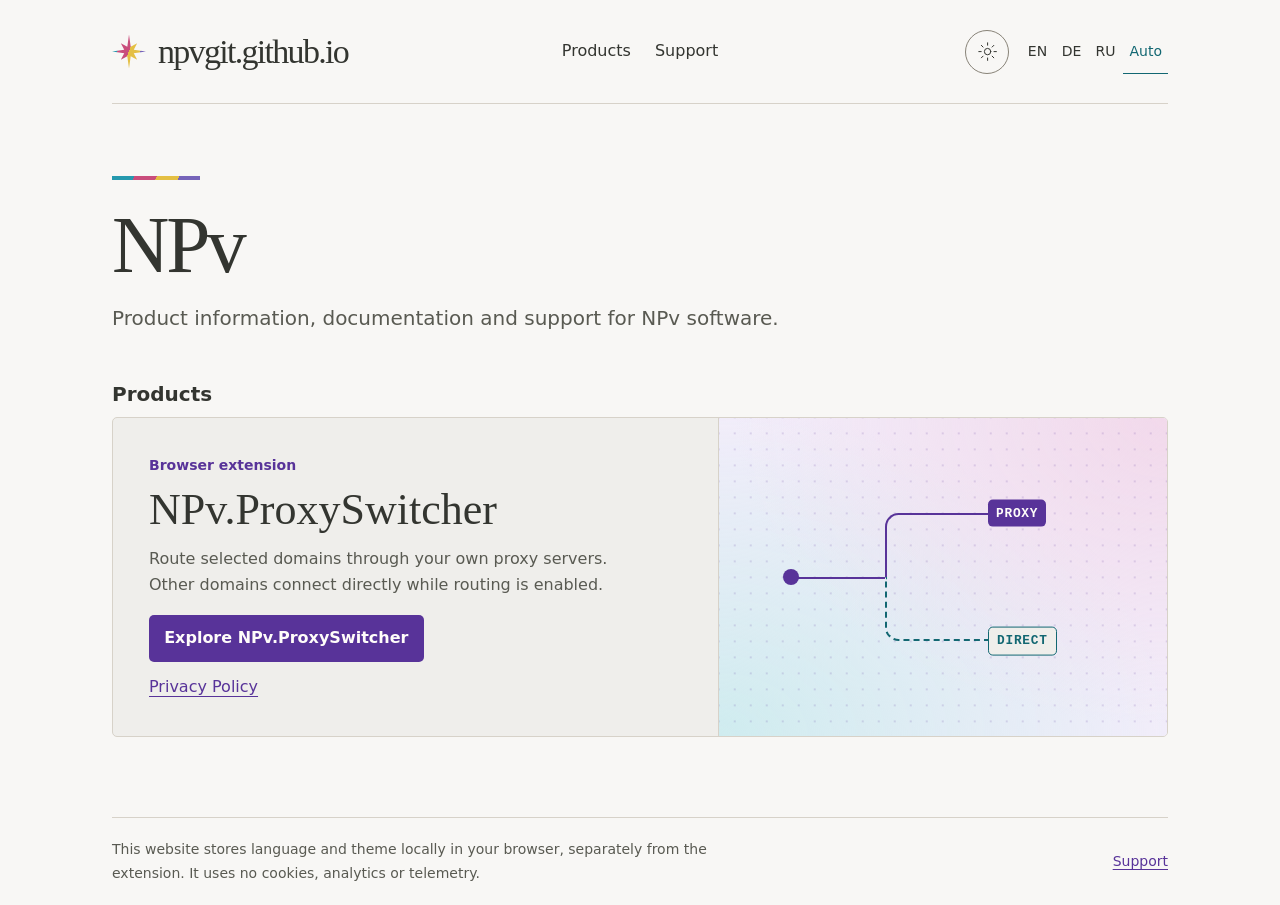
==== index.html @ 4e2649e8 "..." ====
<!doctype html>
<html lang="en">
<head>
  <meta charset="utf-8">
  <meta name="viewport" content="width=device-width, initial-scale=1">
  <meta name="description" content="Explore NPv products, documentation, privacy policies and support.">
  <title>npvgit.github.io</title>
  <link rel="stylesheet" href="styles.css">
  <script src="site.js" defer></script>
</head>
<body>
  <a class="skip" href="#content" data-label="skip">Skip to content</a>
  <div class="shell">
    <header class="site-header">
      <a class="brand" href="index.html">npvgit.github.io</a>
      <nav class="site-nav" aria-label="Main navigation" data-aria-label="mainNav">
        <a href="#products" data-label="products">Products</a>
        <a href="support.html" data-label="support">Support</a>
      </nav>
      <div class="controls">
        <button class="theme-toggle" type="button" aria-label="Theme: System">
          <svg aria-hidden="true" viewBox="0 0 24 24">
            <circle cx="12" cy="12" r="4" />
            <path d="M12 1v3m0 16v3M1 12h3m16 0h3M4.2 4.2l2.1 2.1m11.4 11.4 2.1 2.1M4.2 19.8l2.1-2.1M17.7 6.3l2.1-2.1" />
          </svg>
        </button>
        <div class="language-switch" role="group" aria-label="Language" data-aria-label="language">
          <button type="button" data-locale="en" aria-label="English" lang="en" aria-pressed="false">EN</button>
          <button type="button" data-locale="de" aria-label="Deutsch" lang="de" aria-pressed="false">DE</button>
          <button type="button" data-locale="ru" aria-label="Русский" lang="ru" aria-pressed="false">RU</button>
          <button type="button" data-locale="system" data-label="auto" data-aria-label="systemLanguage" aria-label="System language" aria-pressed="true">Auto</button>
        </div>
      </div>
    </header>
    <main id="content" tabindex="-1">
      <section class="hero">
        <h1>NPv</h1>
        <p class="intro" data-label="homeIntro">Product information, documentation and support for NPv software.</p>
      </section>
      <section id="products" aria-labelledby="products-heading">
        <h2 id="products-heading" data-label="products">Products</h2>
        <div class="product-card">
          <div class="product-summary">
            <p class="category" data-label="extension">Browser extension</p>
            <h3>NPv.ProxySwitcher</h3>
            <p data-label="productIntro">Route selected domains through your own proxy servers. Other domains connect directly while routing is enabled.</p>
            <a class="button" href="products/proxy-switcher/"><span data-label="viewProduct">Explore</span> NPv.ProxySwitcher</a>
            <a class="policy-link" href="products/proxy-switcher/privacy.html" data-label="privacy">Privacy Policy</a>
          </div>
          <div class="route-diagram" aria-hidden="true">
            <div class="route-trunk"></div>
            <div class="route-branch"></div>
            <div class="route-branch route-direct"></div>
            <div class="route-origin"></div>
            <div class="route-node route-proxy">PROXY</div>
            <div class="route-node route-destination">DIRECT</div>
          </div>
        </div>
      </section>
    </main>
    <footer>
      <p data-label="local">This website stores language and theme locally in your browser, separately from the extension. It uses no cookies, analytics or telemetry.</p>
      <a href="support.html" data-label="support">Support</a>
    </footer>
  </div>
</body>
</html>
---- styles.css ----
:root {
  color-scheme: light;
  --bg: light-dark(#f8f7f5, #111313);
  --card: light-dark(#efeeeb, #1c1e1e);
  --text: light-dark(#333530, #deddd7);
  --muted: light-dark(#595a52, #bdbbb2);
  --line: light-dark(#d7d2c9, #423e39);
  --control-line: light-dark(#888378, #918b80);
  --accent: light-dark(#583399, #c9b4ff);
  --accent-hover: light-dark(#462375, #dccdff);
  --on-accent: light-dark(#fffdfa, #261843);
  --teal: light-dark(#126772, #7adbe4);
  --wash: light-dark(#f2edfa, #241e34);
  --wash-teal: light-dark(#cfecef, #173e46);
  --wash-pink: light-dark(#f2d9eb, #3b2747);
  --grid: light-dark(#58339928, #c9b4ff30);
  --print-colors: linear-gradient(110deg, #2699ae 0 25%, #c94d7c 25% 50%, #e4bf43 50% 75%, #7664b9 75%);
  --serif: Georgia, serif;
  font: 100%/1.65 system-ui, sans-serif;
}

@media (prefers-color-scheme: dark) {
  :root:not([data-theme="light"]) {
    color-scheme: dark;
  }
}

:root[data-theme="dark"] {
  color-scheme: dark;
}

* { box-sizing: border-box; }
[hidden] { display: none !important; }

body {
  margin: 0;
  background: var(--bg);
  color: var(--text);
}

.shell {
  width: min(72rem, 100%);
  min-height: 100vh;
  margin-inline: auto;
  padding-inline: clamp(1rem, 5vw, 3rem);
  display: flex;
  flex-direction: column;
}

.site-nav, .product-nav, .controls, footer {
  display: flex;
  align-items: center;
  flex-wrap: wrap;
}

.site-header {
  display: grid;
  grid-template-columns: minmax(0, 1fr) auto minmax(0, 1fr);
  align-items: center;
  min-height: 6.5rem;
  gap: 0.5rem 1.5rem;
  padding-block: 0.75rem;
  border-bottom: 1px solid var(--line);
}

.site-nav, .product-nav { gap: 0.25rem 1.5rem; }
.product-nav { margin-block: 1.25rem 0; }
.site-nav a, .product-nav a { padding-block: 0.5rem; }

a {
  color: var(--accent);
  overflow-wrap: anywhere;
  text-underline-offset: 0.24em;
}

a:hover { text-decoration-thickness: 2px; }
.site-nav a, .product-nav a:not([aria-current]) {
  color: var(--text);
  text-decoration: none;
}

.site-nav a:hover, .site-nav a[aria-current], .product-nav a:hover { text-decoration: underline; }
a[aria-current="page"] { font-weight: 700; }

.brand {
  display: inline-flex;
  align-items: center;
  justify-self: start;
  gap: 0.75rem;
  color: var(--text);
  font: clamp(1.5rem, 3.15vw, 2.125rem)/1.1 var(--serif);
  letter-spacing: -0.05em;
  text-decoration: none;
}

.brand::before {
  content: "";
  width: clamp(1.35rem, 2.9vw, 2.125rem);
  aspect-ratio: 1;
  flex: none;
  background: var(--print-colors);
  clip-path: polygon(50% 0, 55% 36%, 74% 26%, 64% 45%, 100% 50%, 64% 55%, 74% 74%, 55% 64%, 50% 100%, 45% 64%, 26% 74%, 36% 55%, 0 50%, 36% 45%, 26% 26%, 45% 36%);
}

.controls {
  justify-self: end;
  gap: 0.25rem 0.75rem;
}

.controls button {
  color: var(--text);
  background: transparent;
  cursor: pointer;
}

.theme-toggle {
  display: grid;
  place-items: center;
  width: 2.75rem;
  height: 2.75rem;
  padding: 0;
  border: 1px solid var(--control-line);
  border-radius: 50%;
}

.theme-toggle:hover { background: var(--card); }
.theme-toggle svg {
  width: 1.2rem;
  height: 1.2rem;
  fill: none;
  stroke: currentColor;
  stroke-width: 1.25;
  stroke-linecap: round;
}

.language-switch { display: flex; gap: 0.125rem; }
.language-switch button {
  min-width: 2rem;
  min-height: 2.75rem;
  padding: 0.375rem;
  border: 0;
  border-bottom: 1px solid transparent;
  font: 500 0.875rem/1 system-ui, sans-serif;
}

.language-switch button:hover, .language-switch button[aria-pressed="true"] {
  border-bottom-color: currentColor;
}

.language-switch button[aria-pressed="true"] {
  color: var(--teal);
}

main { flex: 1; }
.hero { padding-block: clamp(2rem, 6vw, 4.5rem) clamp(1.5rem, 5vw, 3rem); }
.hero::before {
  content: "";
  display: block;
  width: 5.5rem;
  height: 0.25rem;
  background: var(--print-colors);
  margin-bottom: 1.25rem;
}

h1, h2, h3 { line-height: 1.14; margin: 0 0 0.7rem; overflow-wrap: anywhere; }
h1, h3 { font-family: var(--serif); }
h1 { font-size: clamp(2.5rem, 6.2vw, 5.1rem); font-weight: 400; letter-spacing: -0.04em; }
h2 { font-size: 1.25rem; }
h3 { font-size: clamp(1.75rem, 4vw, 2.75rem); font-weight: 400; }
p { margin: 0 0 1rem; }
p:last-child { margin-bottom: 0; }
.intro { max-width: 54ch; color: var(--muted); font-size: clamp(1.0625rem, 2.4vw, 1.25rem); }

#products { scroll-margin-top: 1rem; }
.card, .product-card {
  border: 1px solid var(--line);
  border-radius: 0.3125rem;
  background: var(--card);
}

.product-card { display: grid; grid-template-columns: 1.35fr 1fr; overflow: hidden; }
.product-summary, .card { padding: clamp(1.1rem, 4vw, 2.25rem); }
.product-summary > p:not(.category) { max-width: 46ch; color: var(--muted); }
.category { color: var(--accent); font-size: 0.875rem; font-weight: 650; margin-bottom: 0.5rem; }

.button {
  display: inline-block;
  max-width: 100%;
  padding: 0.65rem 0.95rem;
  border-radius: 0.3125rem;
  background: var(--accent);
  color: var(--on-accent);
  text-decoration: none;
  font-weight: 650;
}

.button:hover { background: var(--accent-hover); }
.policy-link { display: block; width: fit-content; margin-top: 0.75rem; }

.route-diagram {
  position: relative;
  min-height: 11rem;
  background:
    radial-gradient(circle, var(--grid) 1.25px, transparent 1.5px) center / 1rem 1rem,
    radial-gradient(ellipse at top right, var(--wash-pink), transparent 68%),
    radial-gradient(ellipse at bottom left, var(--wash-teal), transparent 72%),
    var(--wash);
  border-inline-start: 1px solid var(--line);
}

.route-diagram > div { position: absolute; }
.route-trunk, .route-branch { color: var(--accent); }
.route-trunk { top: 50%; left: 16%; width: 21%; border-top: 2px solid; }
.route-branch { top: 30%; left: 37%; width: 24%; height: 20%; border: 2px solid; border-width: 2px 0 0 2px; border-radius: 0.85rem 0 0; }
.route-direct { top: 50%; color: var(--teal); border-width: 0 0 2px 2px; border-radius: 0 0 0 0.85rem; border-style: dashed; }
.route-origin { top: 50%; left: 16%; width: 1rem; height: 1rem; translate: -50% -50%; border-radius: 50%; background: var(--accent); }
.route-node { left: 60%; translate: 0 -50%; padding: 0.28rem 0.5rem; border-radius: 0.3rem; font: 650 0.8rem/1.4 ui-monospace, monospace; letter-spacing: 0.06em; }
.route-proxy { top: 30%; background: var(--accent); color: var(--on-accent); }
.route-destination { top: 70%; border: 1px solid var(--teal); background: var(--card); color: var(--teal); }

article, .contact { max-width: 54rem; }
article .card + .card { margin-top: 1rem; }
.policy { margin-top: 1.25rem; overflow-wrap: anywhere; }
.policy h1 { font-size: clamp(2rem, 4.5vw, 3.6rem); }
.policy h2 { margin-top: 1.6rem; }
ul { padding-inline-start: 1.4rem; margin-block: 0; }
li + li { margin-top: 0.45rem; }

footer {
  justify-content: space-between;
  gap: 0.5rem 1.5rem;
  margin-top: clamp(2.5rem, 7vw, 5rem);
  padding-block: 1.25rem;
  border-top: 1px solid var(--line);
  color: var(--muted);
  font-size: 0.875rem;
}

footer p { margin: 0; max-width: 75ch; }
:focus-visible { outline: 3px solid var(--accent); outline-offset: 3px; }
.skip { position: absolute; top: 0.5rem; left: 1rem; transform: translateY(-150%); padding: 0.5rem; background: var(--card); z-index: 2; }
.skip:focus { transform: none; }

@media (max-width: 55rem) {
  .site-header { grid-template-columns: minmax(0, 1fr) auto; min-height: auto; }
  .brand { grid-column: 1 / -1; }
}

@media (max-width: 45rem) {
  .product-card { grid-template-columns: 1fr; }
  .route-diagram { border-inline-start: 0; border-top: 1px solid var(--line); }
}

@media (max-width: 32rem) {
  .site-header { grid-template-columns: minmax(0, 1fr); }
  .controls { justify-self: start; }
}

@media (forced-colors: active) {
  .brand::before { forced-color-adjust: none; background: CanvasText; }
  .button { border: 1px solid LinkText; }
}
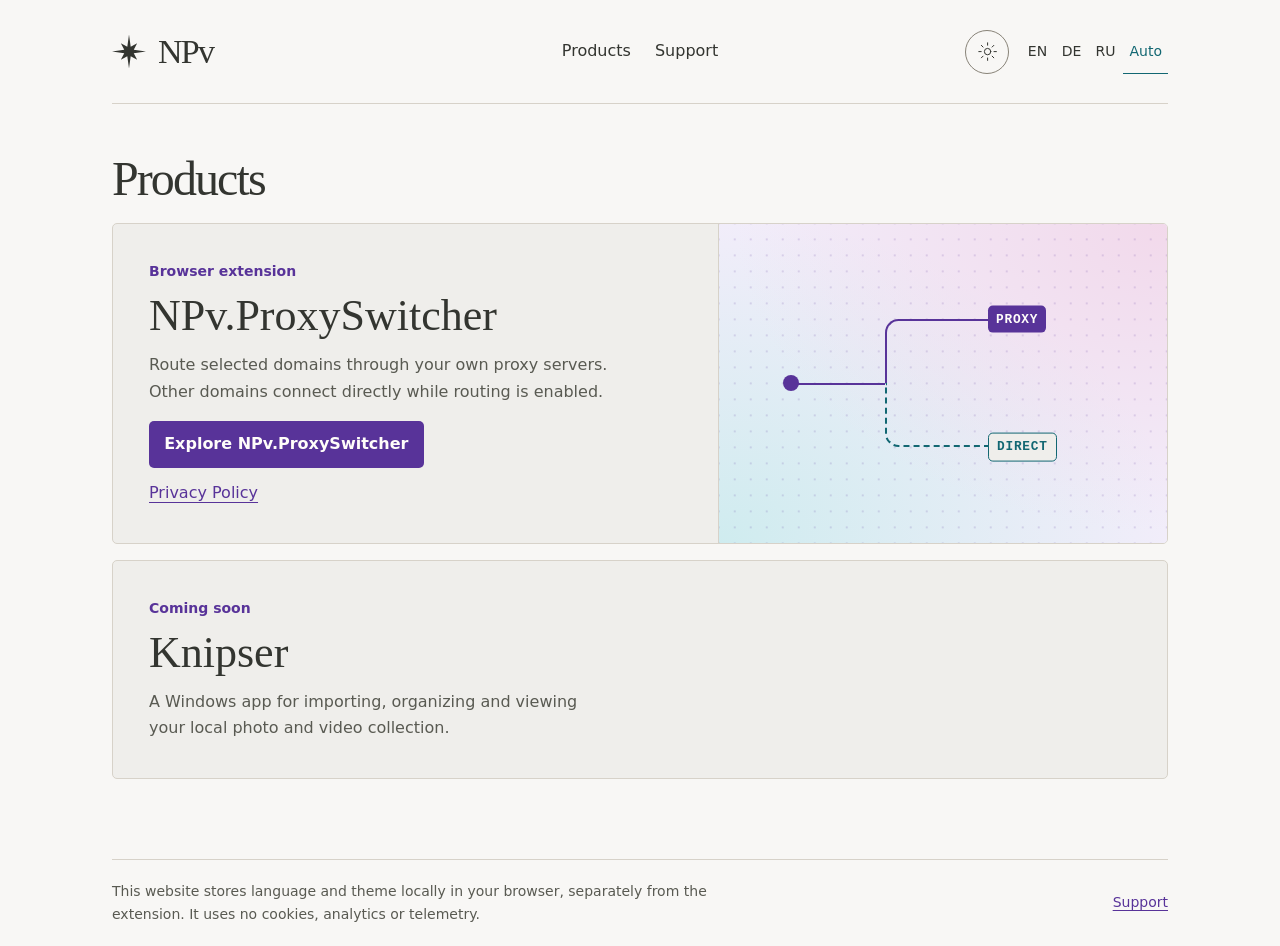
==== commit 288547c1: "..." ====
--- a/index.html
+++ b/index.html
@@ -4,7 +4,7 @@
   <meta charset="utf-8">
   <meta name="viewport" content="width=device-width, initial-scale=1">
   <meta name="description" content="Explore NPv products, documentation, privacy policies and support.">
-  <title>npvgit.github.io</title>
+  <title>NPv</title>
   <link rel="stylesheet" href="styles.css">
   <script src="site.js" defer></script>
 </head>
@@ -12,7 +12,7 @@
   <a class="skip" href="#content" data-label="skip">Skip to content</a>
   <div class="shell">
     <header class="site-header">
-      <a class="brand" href="index.html">npvgit.github.io</a>
+      <a class="brand" href="index.html">NPv</a>
       <nav class="site-nav" aria-label="Main navigation" data-aria-label="mainNav">
         <a href="#products" data-label="products">Products</a>
         <a href="support.html" data-label="support">Support</a>
@@ -33,16 +33,12 @@
       </div>
     </header>
     <main id="content" tabindex="-1">
-      <section class="hero">
-        <h1>NPv</h1>
-        <p class="intro" data-label="homeIntro">Product information, documentation and support for NPv software.</p>
-      </section>
       <section id="products" aria-labelledby="products-heading">
-        <h2 id="products-heading" data-label="products">Products</h2>
-        <div class="product-card">
+        <h1 id="products-heading" data-label="products">Products</h1>
+        <div class="product-card product-card-illustrated">
           <div class="product-summary">
             <p class="category" data-label="extension">Browser extension</p>
-            <h3>NPv.ProxySwitcher</h3>
+            <h2 class="product-name">NPv.ProxySwitcher</h2>
             <p data-label="productIntro">Route selected domains through your own proxy servers. Other domains connect directly while routing is enabled.</p>
             <a class="button" href="products/proxy-switcher/"><span data-label="viewProduct">Explore</span> NPv.ProxySwitcher</a>
             <a class="policy-link" href="products/proxy-switcher/privacy.html" data-label="privacy">Privacy Policy</a>
@@ -56,6 +52,13 @@
             <div class="route-node route-destination">DIRECT</div>
           </div>
         </div>
+        <div class="product-card">
+          <div class="product-summary">
+            <p class="category" data-label="comingSoon">Coming soon</p>
+            <h2 class="product-name">Knipser</h2>
+            <p data-label="knipserIntro">A Windows app for importing, organizing and viewing your local photo and video collection.</p>
+          </div>
+        </div>
       </section>
     </main>
     <footer>
--- a/styles.css
+++ b/styles.css
@@ -98,7 +98,7 @@
   width: clamp(1.35rem, 2.9vw, 2.125rem);
   aspect-ratio: 1;
   flex: none;
-  background: var(--print-colors);
+  background: light-dark(#333530, #fff);
   clip-path: polygon(50% 0, 55% 36%, 74% 26%, 64% 45%, 100% 50%, 64% 55%, 74% 74%, 55% 64%, 50% 100%, 45% 64%, 26% 74%, 36% 55%, 0 50%, 36% 45%, 26% 26%, 45% 36%);
 }
 
@@ -162,23 +162,25 @@
   margin-bottom: 1.25rem;
 }
 
-h1, h2, h3 { line-height: 1.14; margin: 0 0 0.7rem; overflow-wrap: anywhere; }
-h1, h3 { font-family: var(--serif); }
+h1, h2 { line-height: 1.14; margin: 0 0 0.7rem; overflow-wrap: anywhere; }
+h1, .product-name { font-family: var(--serif); }
 h1 { font-size: clamp(2.5rem, 6.2vw, 5.1rem); font-weight: 400; letter-spacing: -0.04em; }
 h2 { font-size: 1.25rem; }
-h3 { font-size: clamp(1.75rem, 4vw, 2.75rem); font-weight: 400; }
+.product-name { font-size: clamp(1.75rem, 4vw, 2.75rem); font-weight: 400; }
 p { margin: 0 0 1rem; }
 p:last-child { margin-bottom: 0; }
 .intro { max-width: 54ch; color: var(--muted); font-size: clamp(1.0625rem, 2.4vw, 1.25rem); }
 
-#products { scroll-margin-top: 1rem; }
+#products { scroll-margin-top: 1rem; margin-top: clamp(1.5rem, 4vw, 3rem); }
+#products-heading { font-size: clamp(2rem, 4vw, 3rem); margin-bottom: 1rem; }
 .card, .product-card {
   border: 1px solid var(--line);
   border-radius: 0.3125rem;
   background: var(--card);
 }
 
-.product-card { display: grid; grid-template-columns: 1.35fr 1fr; overflow: hidden; }
+.product-card-illustrated { display: grid; grid-template-columns: 1.35fr 1fr; overflow: hidden; }
+.product-card + .product-card { margin-top: 1rem; }
 .product-summary, .card { padding: clamp(1.1rem, 4vw, 2.25rem); }
 .product-summary > p:not(.category) { max-width: 46ch; color: var(--muted); }
 .category { color: var(--accent); font-size: 0.875rem; font-weight: 650; margin-bottom: 0.5rem; }
@@ -247,7 +249,7 @@
 }
 
 @media (max-width: 45rem) {
-  .product-card { grid-template-columns: 1fr; }
+  .product-card-illustrated { grid-template-columns: 1fr; }
   .route-diagram { border-inline-start: 0; border-top: 1px solid var(--line); }
 }
 
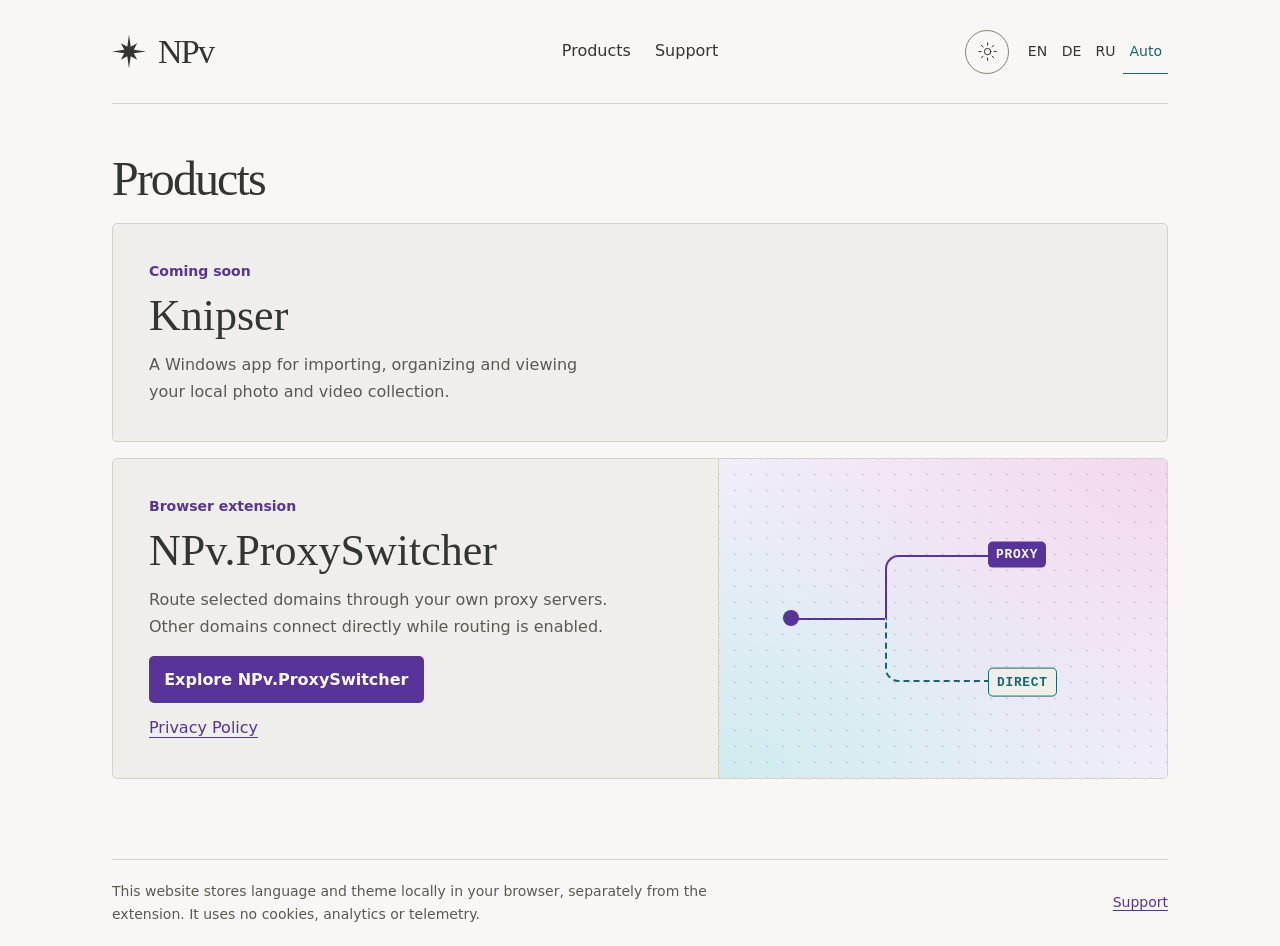
==== commit 2bec942e: "..." ====
--- a/index.html
+++ b/index.html
@@ -35,6 +35,14 @@
     <main id="content" tabindex="-1">
       <section id="products" aria-labelledby="products-heading">
         <h1 id="products-heading" data-label="products">Products</h1>
+        <!-- Add new products at the top of this list. -->
+        <div class="product-card">
+          <div class="product-summary">
+            <p class="category" data-label="comingSoon">Coming soon</p>
+            <h2 class="product-name">Knipser</h2>
+            <p data-label="knipserIntro">A Windows app for importing, organizing and viewing your local photo and video collection.</p>
+          </div>
+        </div>
         <div class="product-card product-card-illustrated">
           <div class="product-summary">
             <p class="category" data-label="extension">Browser extension</p>
@@ -52,13 +60,6 @@
             <div class="route-node route-destination">DIRECT</div>
           </div>
         </div>
-        <div class="product-card">
-          <div class="product-summary">
-            <p class="category" data-label="comingSoon">Coming soon</p>
-            <h2 class="product-name">Knipser</h2>
-            <p data-label="knipserIntro">A Windows app for importing, organizing and viewing your local photo and video collection.</p>
-          </div>
-        </div>
       </section>
     </main>
     <footer>
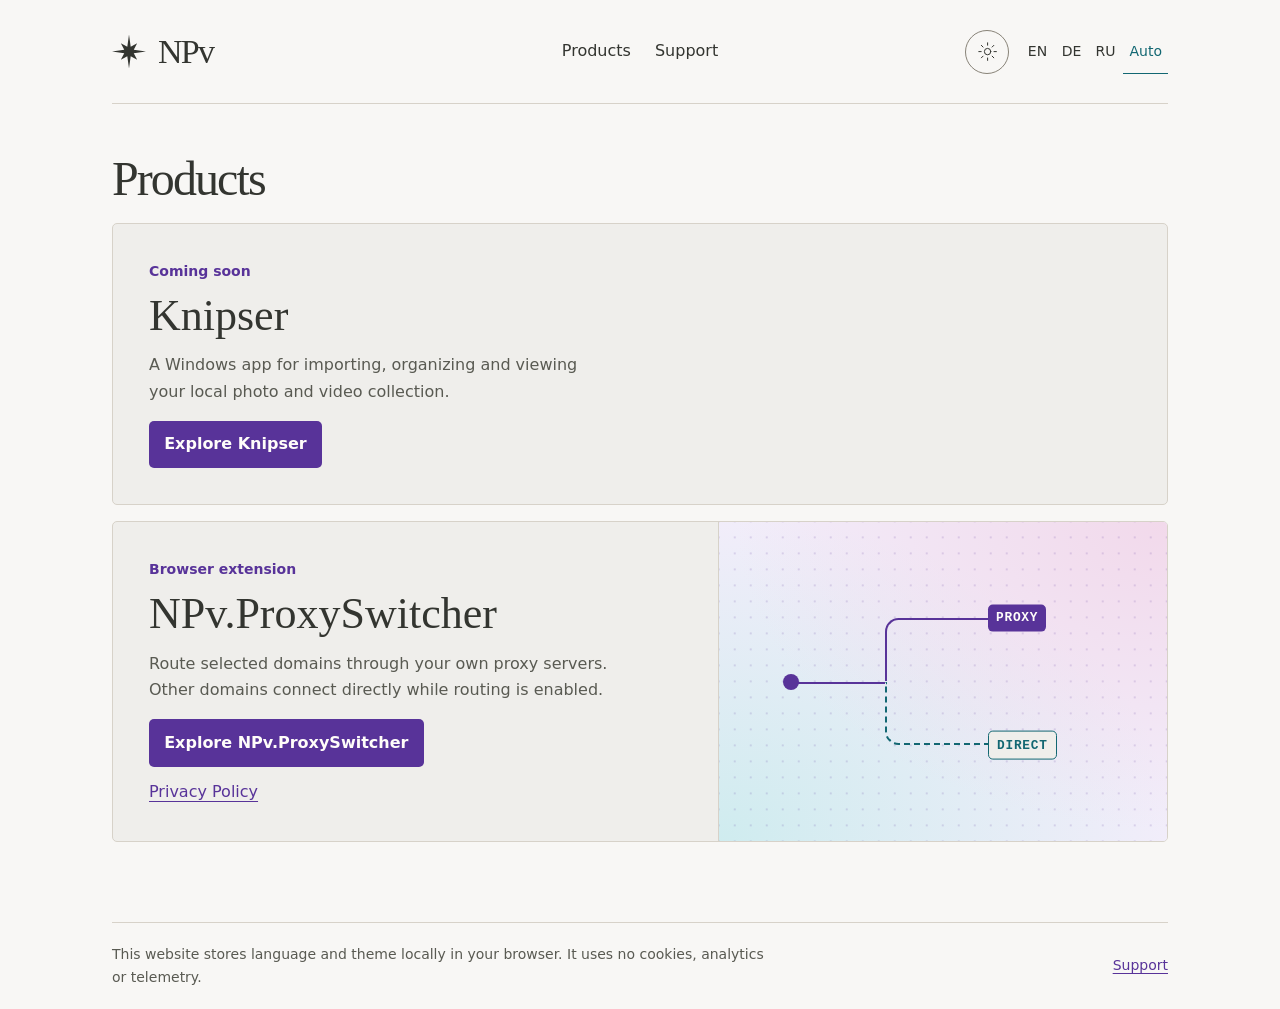
==== commit 448912d4: "..." ====
--- a/index.html
+++ b/index.html
@@ -41,6 +41,7 @@
             <p class="category" data-label="comingSoon">Coming soon</p>
             <h2 class="product-name">Knipser</h2>
             <p data-label="knipserIntro">A Windows app for importing, organizing and viewing your local photo and video collection.</p>
+            <a class="button" href="products/knipser/"><span data-label="viewProduct">Explore</span> Knipser</a>
           </div>
         </div>
         <div class="product-card product-card-illustrated">
@@ -63,7 +64,7 @@
       </section>
     </main>
     <footer>
-      <p data-label="local">This website stores language and theme locally in your browser, separately from the extension. It uses no cookies, analytics or telemetry.</p>
+      <p data-label="local">This website stores language and theme locally in your browser. It uses no cookies, analytics or telemetry.</p>
       <a href="support.html" data-label="support">Support</a>
     </footer>
   </div>
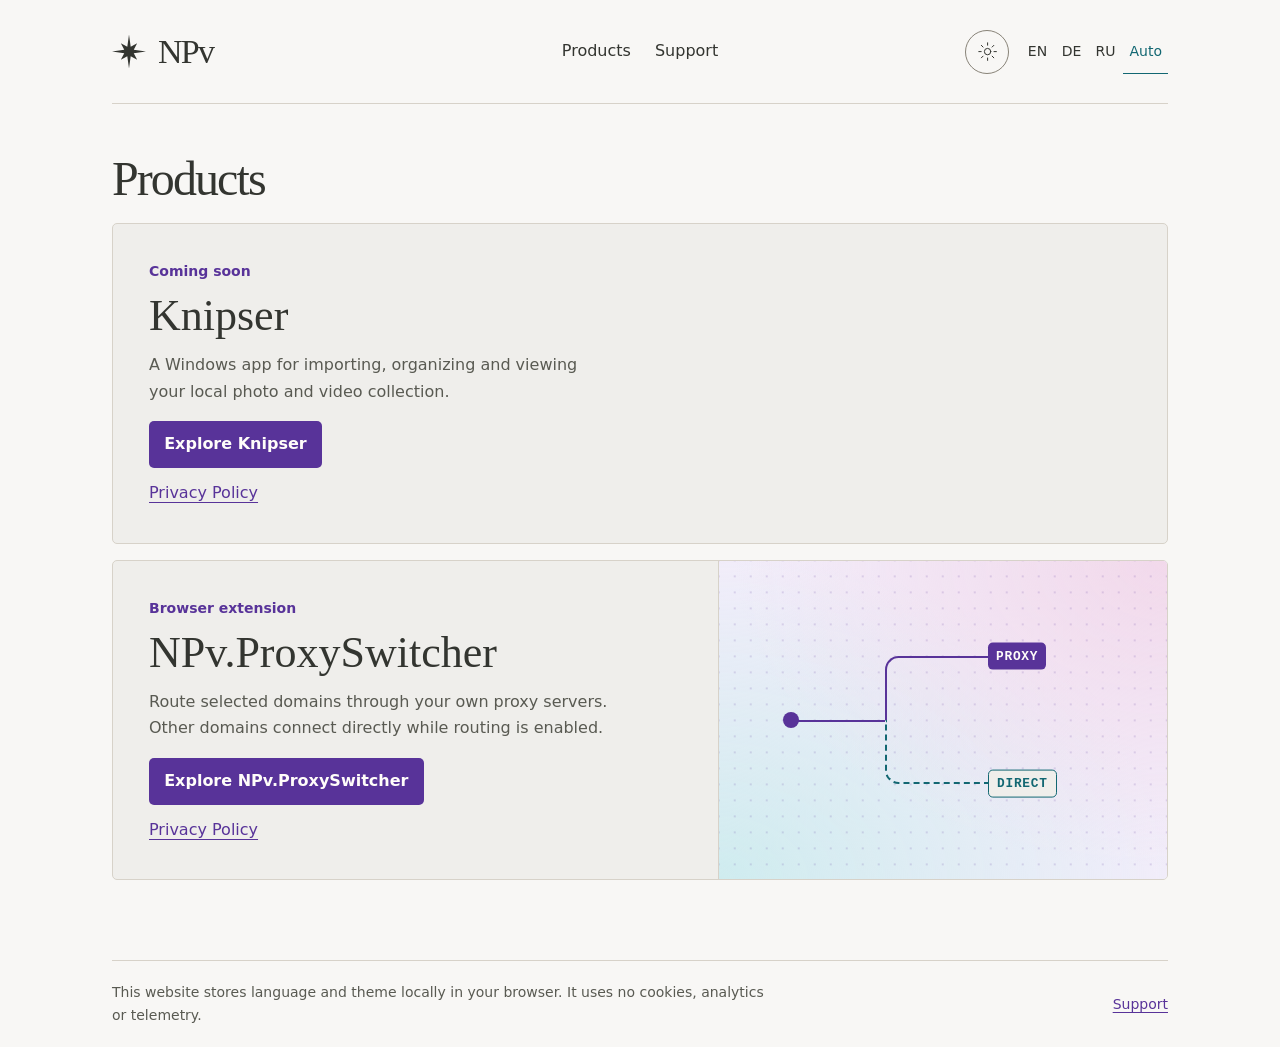
==== commit 7db16477: "..." ====
--- a/index.html
+++ b/index.html
@@ -42,6 +42,7 @@
             <h2 class="product-name">Knipser</h2>
             <p data-label="knipserIntro">A Windows app for importing, organizing and viewing your local photo and video collection.</p>
             <a class="button" href="products/knipser/"><span data-label="viewProduct">Explore</span> Knipser</a>
+            <a class="policy-link" href="products/knipser/privacy.html" data-label="privacy">Privacy Policy</a>
           </div>
         </div>
         <div class="product-card product-card-illustrated">
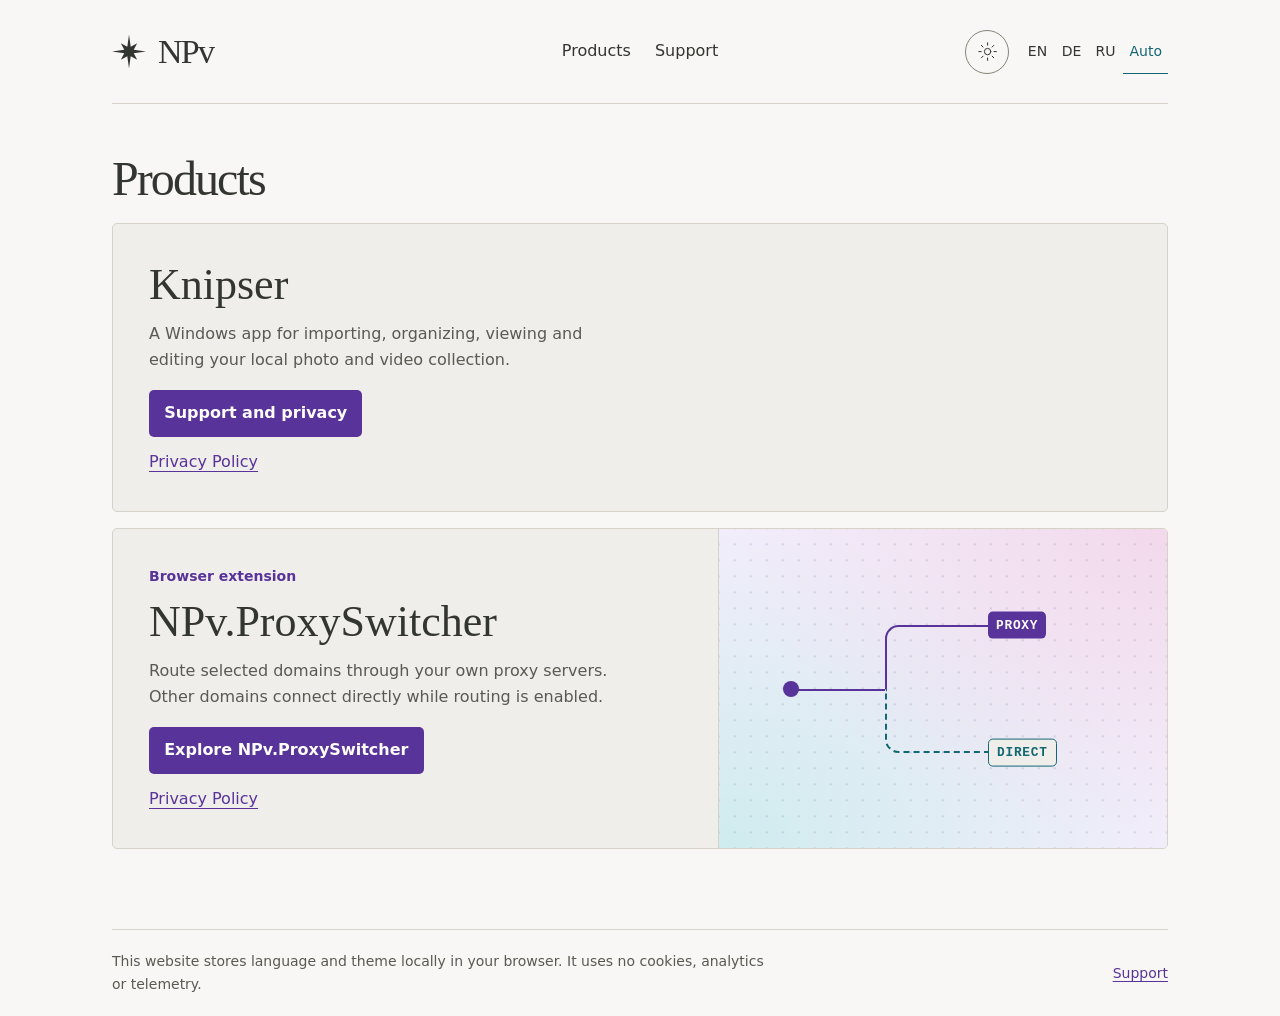
==== commit 074b37d5: "..." ====
--- a/index.html
+++ b/index.html
@@ -38,10 +38,9 @@
         <!-- Add new products at the top of this list. -->
         <div class="product-card">
           <div class="product-summary">
-            <p class="category" data-label="comingSoon">Coming soon</p>
             <h2 class="product-name">Knipser</h2>
-            <p data-label="knipserIntro">A Windows app for importing, organizing and viewing your local photo and video collection.</p>
-            <a class="button" href="products/knipser/"><span data-label="viewProduct">Explore</span> Knipser</a>
+            <p data-label="knipserIntro">A Windows app for importing, organizing, viewing and editing your local photo and video collection.</p>
+            <a class="button" href="products/knipser/" data-label="supportAndPrivacy">Support and privacy</a>
             <a class="policy-link" href="products/knipser/privacy.html" data-label="privacy">Privacy Policy</a>
           </div>
         </div>
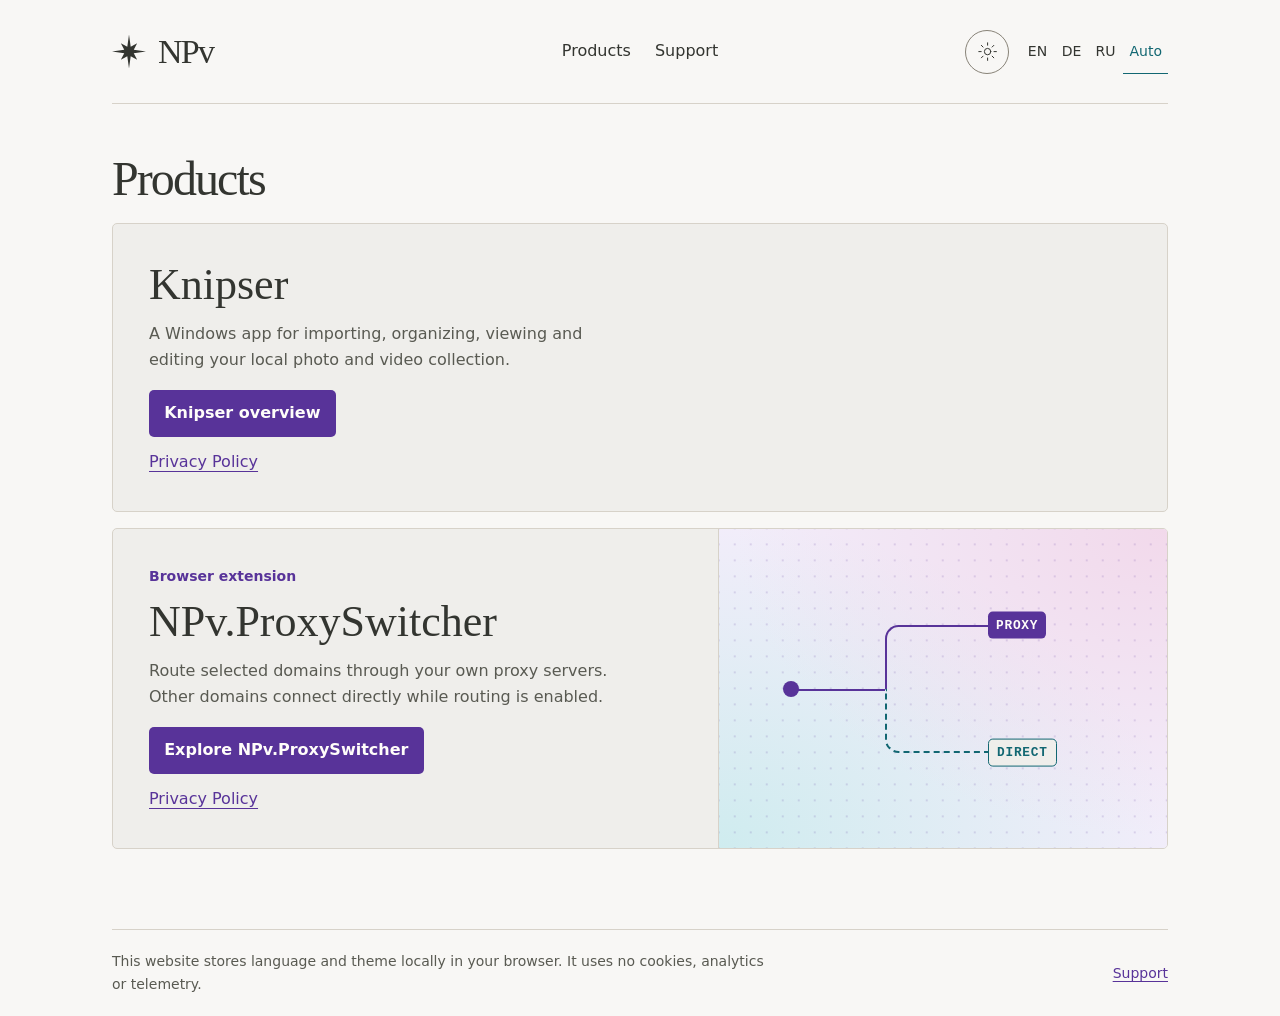
==== commit 2363c135: "..." ====
--- a/index.html
+++ b/index.html
@@ -40,7 +40,7 @@
           <div class="product-summary">
             <h2 class="product-name">Knipser</h2>
             <p data-label="knipserIntro">A Windows app for importing, organizing, viewing and editing your local photo and video collection.</p>
-            <a class="button" href="products/knipser/" data-label="supportAndPrivacy">Support and privacy</a>
+            <a class="button" href="products/knipser/" data-label="knipserPage">Knipser overview</a>
             <a class="policy-link" href="products/knipser/privacy.html" data-label="privacy">Privacy Policy</a>
           </div>
         </div>
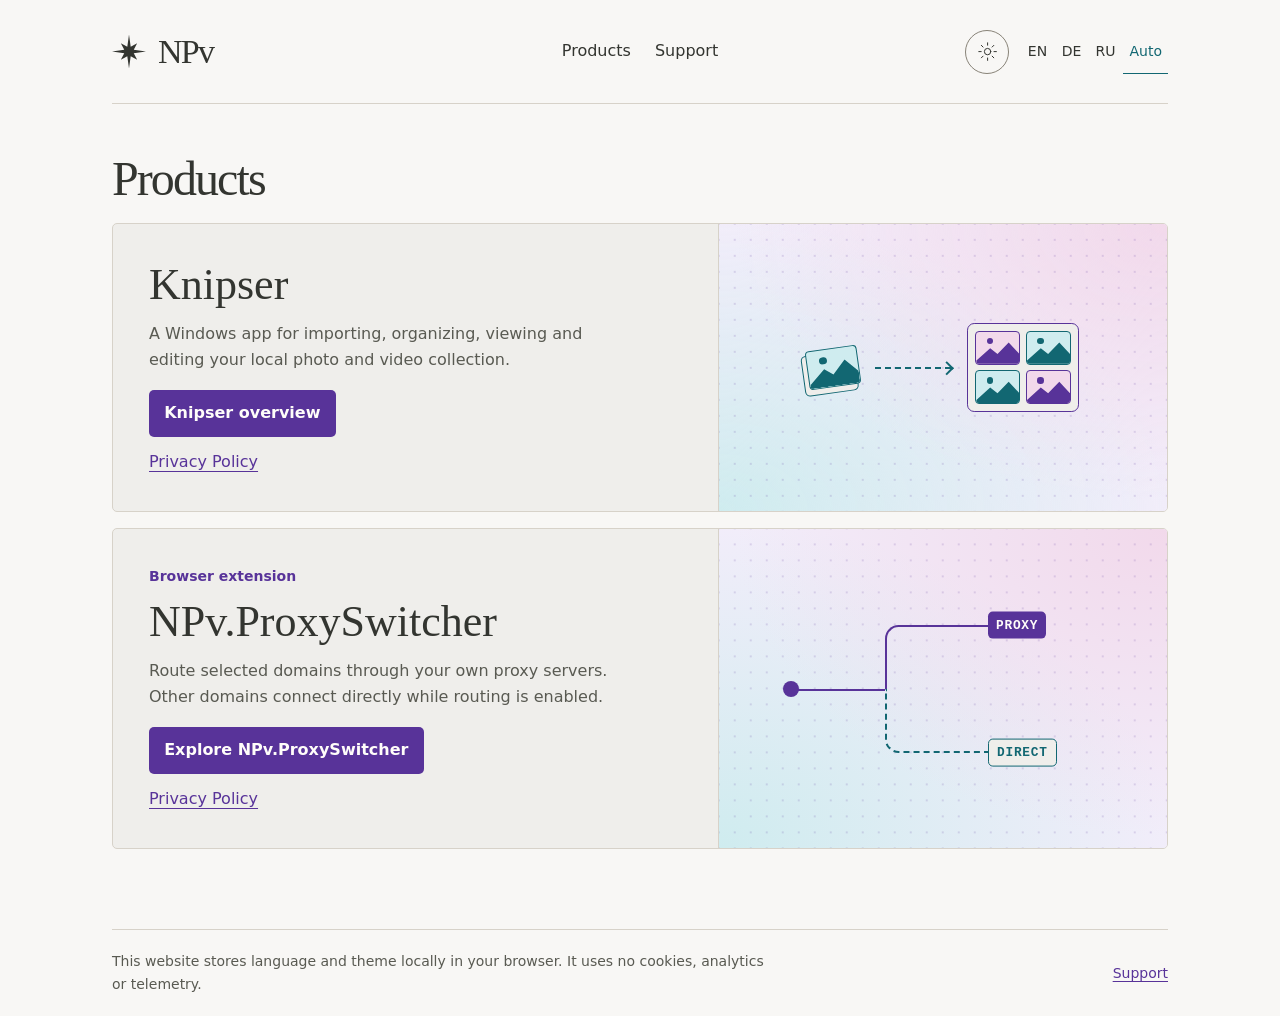
==== commit 380770c4: "..." ====
--- a/index.html
+++ b/index.html
@@ -36,12 +36,24 @@
       <section id="products" aria-labelledby="products-heading">
         <h1 id="products-heading" data-label="products">Products</h1>
         <!-- Add new products at the top of this list. -->
-        <div class="product-card">
+        <div class="product-card product-card-illustrated">
           <div class="product-summary">
             <h2 class="product-name">Knipser</h2>
             <p data-label="knipserIntro">A Windows app for importing, organizing, viewing and editing your local photo and video collection.</p>
             <a class="button" href="products/knipser/" data-label="knipserPage">Knipser overview</a>
             <a class="policy-link" href="products/knipser/privacy.html" data-label="privacy">Privacy Policy</a>
+          </div>
+          <div class="product-illustration photo-diagram" aria-hidden="true">
+            <div class="photo-flow">
+              <span class="photo-tile photo-source"></span>
+              <span class="photo-connector"></span>
+              <div class="photo-archive">
+                <span class="photo-tile"></span>
+                <span class="photo-tile"></span>
+                <span class="photo-tile"></span>
+                <span class="photo-tile"></span>
+              </div>
+            </div>
           </div>
         </div>
         <div class="product-card product-card-illustrated">
@@ -52,7 +64,7 @@
             <a class="button" href="products/proxy-switcher/"><span data-label="viewProduct">Explore</span> NPv.ProxySwitcher</a>
             <a class="policy-link" href="products/proxy-switcher/privacy.html" data-label="privacy">Privacy Policy</a>
           </div>
-          <div class="route-diagram" aria-hidden="true">
+          <div class="product-illustration route-diagram" aria-hidden="true">
             <div class="route-trunk"></div>
             <div class="route-branch"></div>
             <div class="route-branch route-direct"></div>
--- a/styles.css
+++ b/styles.css
@@ -199,7 +199,7 @@
 .button:hover { background: var(--accent-hover); }
 .policy-link { display: block; width: fit-content; margin-top: 0.75rem; }
 
-.route-diagram {
+.product-illustration {
   position: relative;
   min-height: 11rem;
   background:
@@ -220,6 +220,88 @@
 .route-proxy { top: 30%; background: var(--accent); color: var(--on-accent); }
 .route-destination { top: 70%; border: 1px solid var(--teal); background: var(--card); color: var(--teal); }
 
+.photo-diagram { display: grid; place-items: center; }
+.photo-flow {
+  display: grid;
+  grid-template-columns: 3.25rem minmax(1.5rem, 1fr) minmax(0, 7rem);
+  align-items: center;
+  gap: 0.75rem;
+  width: min(84%, 17rem);
+}
+
+.photo-tile {
+  --photo-ink: var(--accent);
+  --photo-paper: var(--wash-pink);
+  position: relative;
+  display: block;
+  aspect-ratio: 4 / 3;
+  overflow: hidden;
+  border: 1px solid var(--photo-ink);
+  border-radius: 0.25rem;
+  background: var(--photo-paper);
+}
+
+.photo-tile::before {
+  content: "";
+  position: absolute;
+  inset: 28% 0 0;
+  background: var(--photo-ink);
+  clip-path: polygon(0 86%, 32% 32%, 49% 57%, 75% 7%, 100% 57%, 100% 100%, 0 100%);
+}
+
+.photo-tile::after {
+  content: "";
+  position: absolute;
+  top: 18%;
+  left: 24%;
+  width: 15%;
+  aspect-ratio: 1;
+  border-radius: 50%;
+  background: var(--photo-ink);
+}
+
+.photo-source {
+  --photo-ink: var(--teal);
+  --photo-paper: var(--wash-teal);
+  rotate: -8deg;
+  box-shadow: -0.25rem 0.32rem var(--card), -0.25rem 0.32rem 0 1px var(--teal);
+}
+
+.photo-connector {
+  position: relative;
+  margin-inline: 0.25rem;
+  border-top: 2px dashed var(--teal);
+}
+
+.photo-connector::after {
+  content: "";
+  position: absolute;
+  right: 0;
+  top: -1px;
+  width: 0.48rem;
+  aspect-ratio: 1;
+  border: solid var(--teal);
+  border-width: 2px 2px 0 0;
+  translate: 0 -50%;
+  rotate: 45deg;
+}
+
+.photo-archive {
+  display: grid;
+  grid-template-columns: repeat(2, minmax(0, 1fr));
+  gap: 0.35rem;
+  padding: 0.45rem;
+  border: 1px solid var(--accent);
+  border-radius: 0.45rem;
+  background: var(--card);
+}
+
+.photo-archive .photo-tile:nth-child(2),
+.photo-archive .photo-tile:nth-child(3) {
+  --photo-ink: var(--teal);
+  --photo-paper: var(--wash-teal);
+}
+
 article, .contact { max-width: 54rem; }
 article .card + .card { margin-top: 1rem; }
 .policy { margin-top: 1.25rem; overflow-wrap: anywhere; }
@@ -250,7 +332,7 @@
 
 @media (max-width: 45rem) {
   .product-card-illustrated { grid-template-columns: 1fr; }
-  .route-diagram { border-inline-start: 0; border-top: 1px solid var(--line); }
+  .product-illustration { border-inline-start: 0; border-top: 1px solid var(--line); }
 }
 
 @media (max-width: 32rem) {
